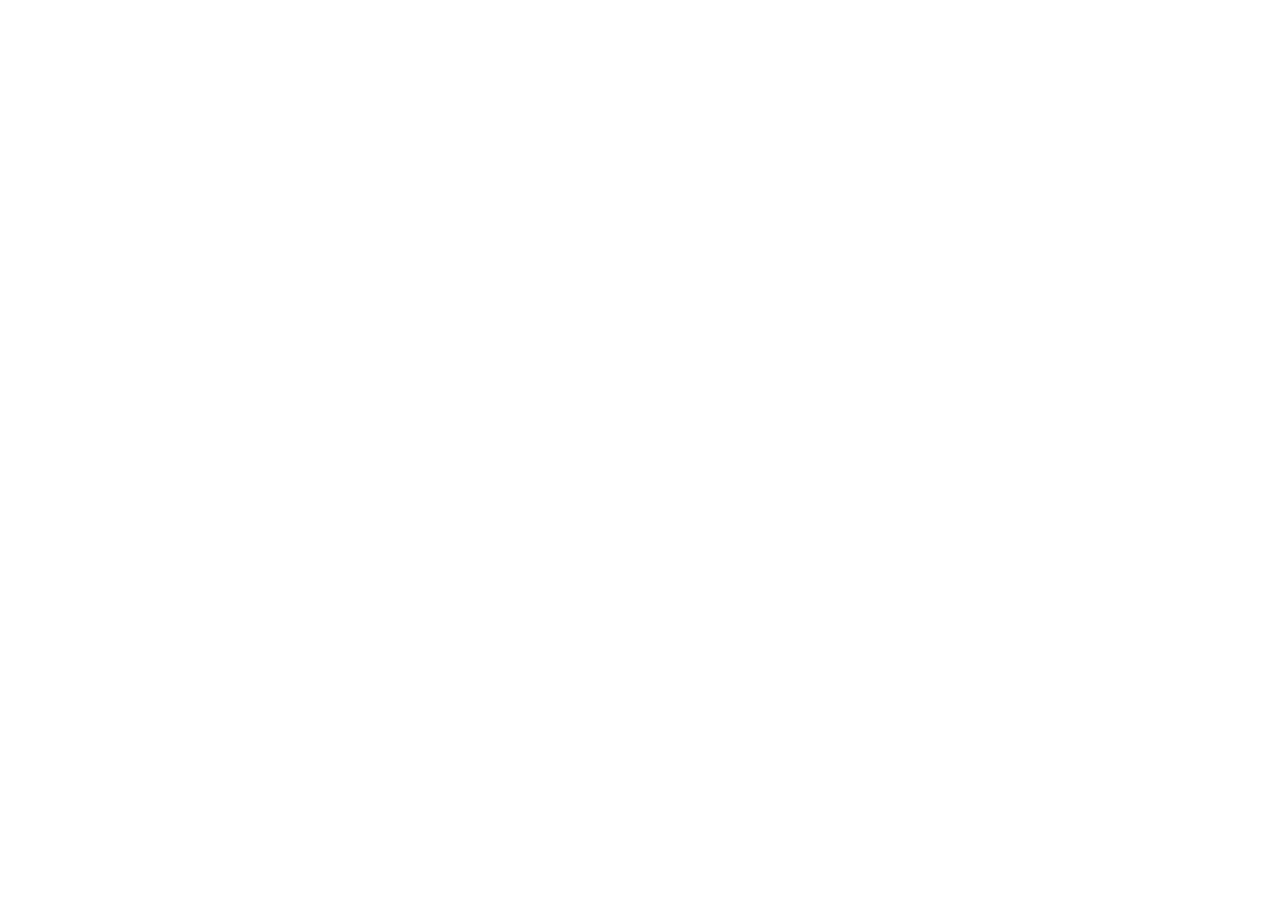
==== index.html @ 77a4e28d "feat: initialize game project structure Setup React, Vite, Tailwind CSS, and Capacitor for a cross-p" ====
<!doctype html>
<html lang="en" dir="ltr" class="dark">
  <head>
    <meta charset="UTF-8" />
    <meta name="viewport" content="width=device-width, initial-scale=1.0, maximum-scale=1.0, user-scalable=no" />
    <title>3mo.doma — Modern Neon Snake</title>
    <meta
      name="description"
      content="A fluid, modern neon Snake arcade game with 50 progressive levels, bilingual Arabic & English support, and offline play."
    />
    <meta property="og:title" content="3mo.doma — Modern Neon Snake" />
    <meta
      property="og:description"
      content="A fluid, modern neon Snake arcade game with 50 progressive levels, bilingual Arabic & English support, and offline play."
    />
    <meta property="og:type" content="website" />
    <meta name="twitter:card" content="summary_large_image" />
    <meta name="theme-color" content="#070B12" />
    <meta name="mobile-web-app-capable" content="yes" />
    <meta name="apple-mobile-web-app-capable" content="yes" />
    <meta name="apple-mobile-web-app-status-bar-style" content="black-translucent" />
    <meta name="apple-mobile-web-app-title" content="3mo.doma" />
    <link rel="apple-touch-icon" href="/apple-touch-icon.png" />
    <link rel="icon" type="image/svg+xml" href="/icon.svg" />
    <link rel="preconnect" href="https://fonts.googleapis.com" />
    <link rel="preconnect" href="https://fonts.gstatic.com" crossorigin />
    <link
      href="https://fonts.googleapis.com/css2?family=Cairo:wght@500;600;700;800&family=JetBrains+Mono:wght@500;700&family=Oxanium:wght@600;700;800&family=Plus+Jakarta+Sans:wght@400;500;600;700&display=swap"
      rel="stylesheet"
    />
  </head>
  <body class="bg-[#070B12] text-slate-100 antialiased selection:bg-[#22FF88]/30 selection:text-[#22FF88]">
    <div id="root"></div>
    <script type="module" src="/src/main.tsx"></script>
  </body>
</html>
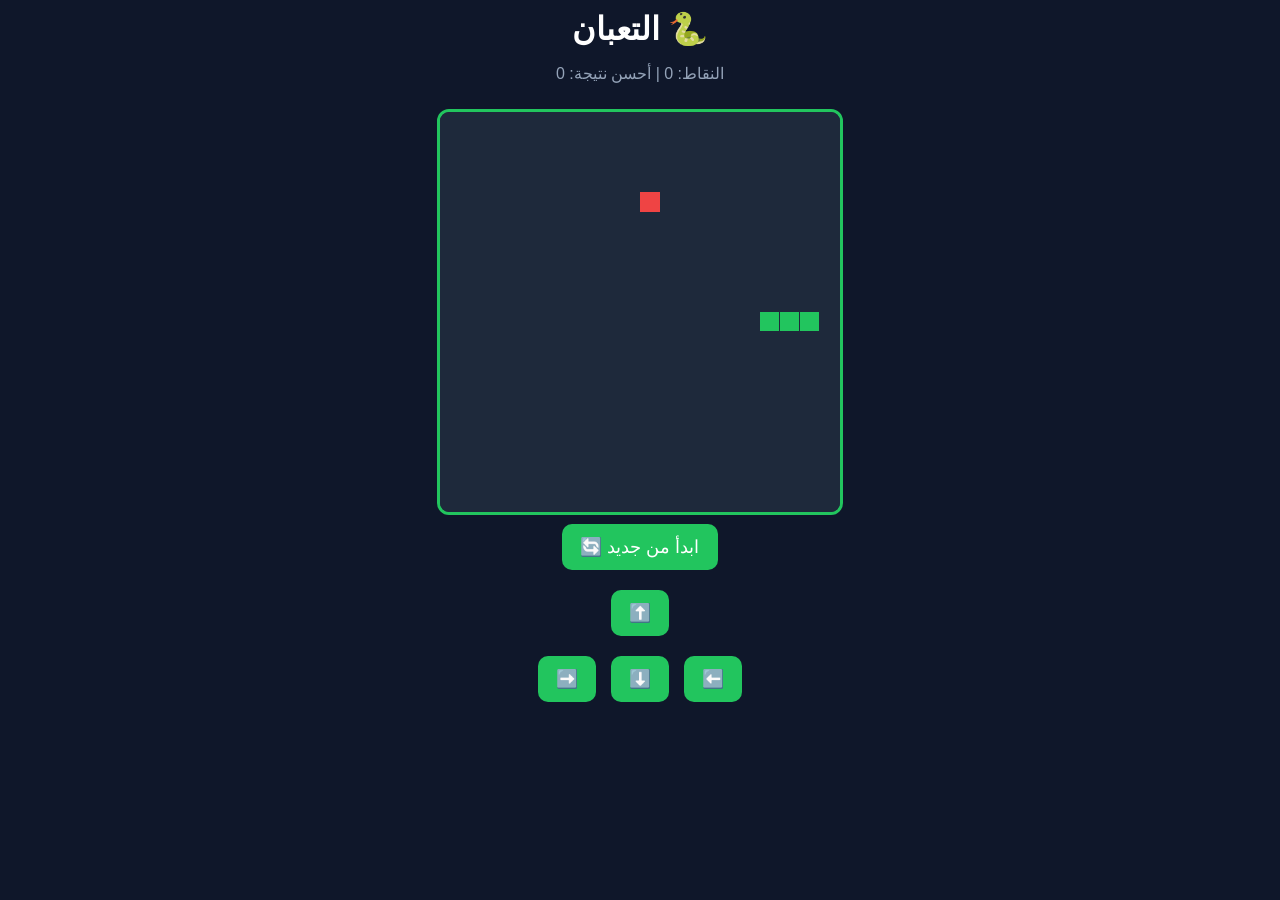
==== commit 8ef2e92f: "Add Arabic localization and styling for game" ====
--- a/index.html
+++ b/index.html
@@ -1,36 +1,77 @@
-<!doctype html>
-<html lang="en" dir="ltr" class="dark">
-  <head>
-    <meta charset="UTF-8" />
-    <meta name="viewport" content="width=device-width, initial-scale=1.0, maximum-scale=1.0, user-scalable=no" />
-    <title>3mo.doma — Modern Neon Snake</title>
-    <meta
-      name="description"
-      content="A fluid, modern neon Snake arcade game with 50 progressive levels, bilingual Arabic & English support, and offline play."
-    />
-    <meta property="og:title" content="3mo.doma — Modern Neon Snake" />
-    <meta
-      property="og:description"
-      content="A fluid, modern neon Snake arcade game with 50 progressive levels, bilingual Arabic & English support, and offline play."
-    />
-    <meta property="og:type" content="website" />
-    <meta name="twitter:card" content="summary_large_image" />
-    <meta name="theme-color" content="#070B12" />
-    <meta name="mobile-web-app-capable" content="yes" />
-    <meta name="apple-mobile-web-app-capable" content="yes" />
-    <meta name="apple-mobile-web-app-status-bar-style" content="black-translucent" />
-    <meta name="apple-mobile-web-app-title" content="3mo.doma" />
-    <link rel="apple-touch-icon" href="/apple-touch-icon.png" />
-    <link rel="icon" type="image/svg+xml" href="/icon.svg" />
-    <link rel="preconnect" href="https://fonts.googleapis.com" />
-    <link rel="preconnect" href="https://fonts.gstatic.com" crossorigin />
-    <link
-      href="https://fonts.googleapis.com/css2?family=Cairo:wght@500;600;700;800&family=JetBrains+Mono:wght@500;700&family=Oxanium:wght@600;700;800&family=Plus+Jakarta+Sans:wght@400;500;600;700&display=swap"
-      rel="stylesheet"
-    />
-  </head>
-  <body class="bg-[#070B12] text-slate-100 antialiased selection:bg-[#22FF88]/30 selection:text-[#22FF88]">
-    <div id="root"></div>
-    <script type="module" src="/src/main.tsx"></script>
-  </body>
-</html>
+<!DOCTYPE html>
+<html lang="ar" dir="rtl">
+<head>
+<meta charset="UTF-8">
+<meta name="viewport" content="width=device-width, initial-scale=1.0">
+<title>لعبة التعبان - 3mo Doma</title>
+<style>
+body{margin:0;background:#0f172a;color:white;font-family:sans-serif;text-align:center}
+h1{margin:10px 0 0} p{color:#94a3b8}
+canvas{background:#1e293b;border:3px solid #22c55e;border-radius:12px;margin-top:10px;max-width:95vw}
+button{background:#22c55e;border:none;color:white;padding:12px 18px;margin:5px;border-radius:10px;font-size:18px}
+.controls{display:flex;justify-content:center;gap:5px;flex-wrap:wrap;margin-top:10px}
+</style>
+</head>
+<body>
+<h1>🐍 التعبان</h1>
+<p>النقاط: <span id="score">0</span> | أحسن نتيجة: <span id="best">0</span></p>
+<canvas id="game" width="400" height="400"></canvas>
+<br>
+<button onclick="startGame()">ابدأ من جديد 🔄</button>
+<div class="controls">
+<button onclick="changeDir('up')">⬆️</button>
+</div>
+<div class="controls">
+<button onclick="changeDir('left')">⬅️</button>
+<button onclick="changeDir('down')">⬇️</button>
+<button onclick="changeDir('right')">➡️</button>
+</div>
+<script>
+const canvas=document.getElementById('game');
+const ctx=canvas.getContext('2d');
+let snake,food,dx,dy,score,best=localStorage.getItem('best')||0,gameInterval;
+document.getElementById('best').innerText=best;
+function startGame(){
+  snake=[{x:200,y:200},{x:180,y:200},{x:160,y:200}];
+  dx=20;dy=0;score=0;
+  document.getElementById('score').innerText=0;
+  placeFood();
+  clearInterval(gameInterval);
+  gameInterval=setInterval(draw,120);
+}
+function placeFood(){
+  food={x:Math.floor(Math.random()*20)*20,y:Math.floor(Math.random()*20)*20};
+}
+function changeDir(d){
+  if(d=='up'&&dy==0){dx=0;dy=-20}
+  if(d=='down'&&dy==0){dx=0;dy=20}
+  if(d=='left'&&dx==0){dx=-20;dy=0}
+  if(d=='right'&&dx==0){dx=20;dy=0}
+}
+document.addEventListener('keydown',e=>{
+  if(e.key=='ArrowUp')changeDir('up');
+  if(e.key=='ArrowDown')changeDir('down');
+  if(e.key=='ArrowLeft')changeDir('left');
+  if(e.key=='ArrowRight')changeDir('right');
+});
+function draw(){
+  ctx.fillStyle='#1e293b';ctx.fillRect(0,0,400,400);
+  ctx.fillStyle='#ef4444';ctx.fillRect(food.x,food.y,20,20);
+  ctx.fillStyle='#22c55e';
+  snake.forEach((s,i)=>{ctx.fillRect(s.x,s.y,19,19)});
+  let head={x:snake[0].x+dx,y:snake[0].y+dy};
+  if(head.x<0||head.x>=400||head.y<0||head.y>=400||snake.some(s=>s.x==head.x&&s.y==head.y)){
+    clearInterval(gameInterval);
+    alert('خسرت! نقاطك: '+score);
+    if(score>best){best=score;localStorage.setItem('best',best);document.getElementById('best').innerText=best}
+    return;
+  }
+  snake.unshift(head);
+  if(head.x==food.x&&head.y==food.y){score+=10;document.getElementById('score').innerText=score;placeFood();}
+  else{snake.pop();}
+}
+startGame();
+</script>
+</body>
+  </html>
+  
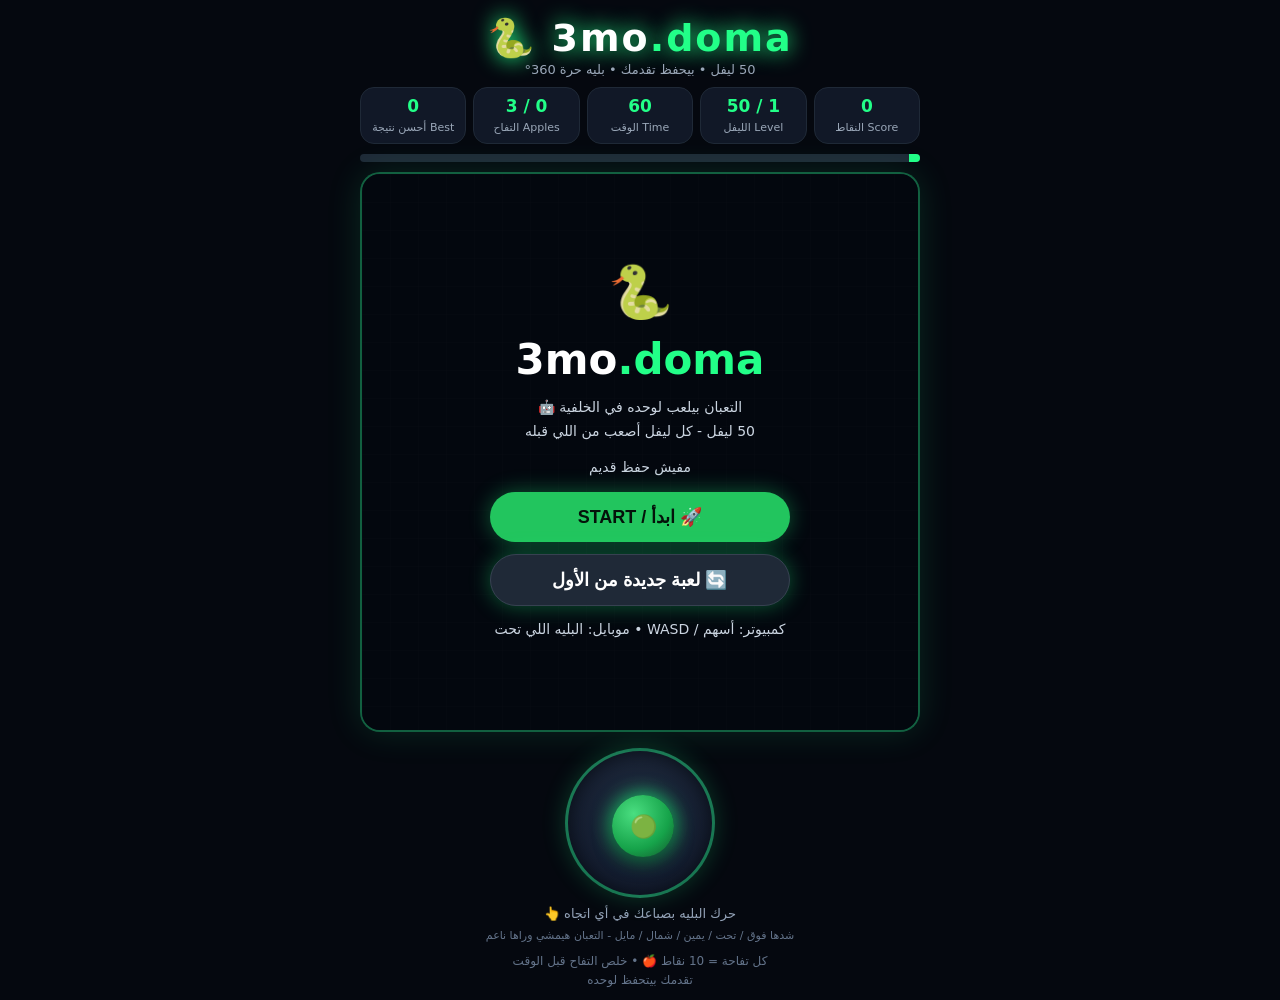
==== commit c11705e7: "Refactor game logic and update HTML structure" ====
--- a/index.html
+++ b/index.html
@@ -2,76 +2,91 @@
 <html lang="ar" dir="rtl">
 <head>
 <meta charset="UTF-8">
-<meta name="viewport" content="width=device-width, initial-scale=1.0">
-<title>لعبة التعبان - 3mo Doma</title>
+<meta name="viewport" content="width=device-width, initial-scale=1.0, maximum-scale=1.0, user-scalable=no">
+<title>3mo.doma - 50 Levels</title>
 <style>
-body{margin:0;background:#0f172a;color:white;font-family:sans-serif;text-align:center}
-h1{margin:10px 0 0} p{color:#94a3b8}
-canvas{background:#1e293b;border:3px solid #22c55e;border-radius:12px;margin-top:10px;max-width:95vw}
-button{background:#22c55e;border:none;color:white;padding:12px 18px;margin:5px;border-radius:10px;font-size:18px}
-.controls{display:flex;justify-content:center;gap:5px;flex-wrap:wrap;margin-top:10px}
+*{box-sizing:border-box;margin:0;padding:0;-webkit-tap-highlight-color:transparent}
+body{background:#05080f;color:#fff;font-family:system-ui,sans-serif;min-height:100vh;display:flex;flex-direction:column;align-items:center;padding:10px}
+h1{font-size:38px;letter-spacing:2px;text-shadow:0 0 22px #22ff88;margin:6px 0 2px}
+h1 span{color:#22ff88}
+.sub{color:#9aa7b8;font-size:13px;margin-bottom:10px}
+.hud{display:flex;gap:7px;flex-wrap:wrap;justify-content:center;width:min(94vw,560px);margin-bottom:10px}
+.card{background:#111827;border:1px solid #1f2937;border-radius:14px;padding:8px 6px;text-align:center;flex:1;min-width:92px}
+.card b{display:block;font-size:17px;color:#22ff88}
+.card small{color:#9aa7b8;font-size:11px}
+#wrap{position:relative;width:min(94vw,560px);aspect-ratio:1/1;background:#0a101c;border:2px solid #22ff8855;border-radius:20px;overflow:hidden;box-shadow:0 0 35px #22ff8822}
+canvas{width:100%;height:100%;display:block;background-image:linear-gradient(rgba(255,255,255,.045) 1px,transparent 1px),linear-gradient(90deg,rgba(255,255,255,.045) 1px,transparent 1px);background-size:28px 28px}
+.overlay{position:absolute;inset:0;background:rgba(2,6,12,.82);display:flex;flex-direction:column;align-items:center;justify-content:center;gap:12px;text-align:center;padding:18px;z-index:5}
+.overlay h2{font-size:30px}
+.overlay p{color:#cbd5e1;line-height:1.7;font-size:14px}
+.btn{background:#22c55e;color:#04120a;border:0;padding:14px 28px;border-radius:999px;font-weight:900;font-size:18px;cursor:pointer;box-shadow:0 0 22px #22ff8855;width:100%;max-width:300px}
+.btn2{background:#1f2937;color:#fff;border:1px solid #374151}
+.btn:active{transform:scale(.97)}
+.progress{width:min(94vw,560px);height:8px;background:#1f2937;border-radius:99px;overflow:hidden;margin-bottom:10px}
+.progress div{height:100%;background:#22ff88;width:2%;transition:width .3s}
+.small{font-size:12px;color:#94a3b8}
+.hint{margin-top:10px;color:#64748b;font-size:12px;text-align:center;line-height:1.6}
+/* البليه - الجويستيك الحر */
+#joyZone{margin-top:16px;display:flex;flex-direction:column;align-items:center;gap:8px}
+#joy{width:150px;height:150px;border-radius:50%;background:radial-gradient(circle at 50% 35%, #1e293b, #0f172a);border:3px solid #22ff8866;position:relative;touch-action:none;box-shadow:0 0 25px #22ff8833, inset 0 0 20px rgba(0,0,0,.6)}
+#knob{width:62px;height:62px;border-radius:50%;background:radial-gradient(circle at 35% 30%, #4ade80, #16a34a 60%, #14532d);position:absolute;left:44px;top:44px;box-shadow:0 6px 18px rgba(0,0,0,.5), 0 0 20px #22ff88;transition: left .05s, top .05s; display:flex;align-items:center;justify-content:center;font-size:22px}
+#joyLabel{font-size:13px;color:#94a3b8}
+#joyHint{font-size:11px;color:#64748b}
 </style>
 </head>
 <body>
-<h1>🐍 التعبان</h1>
-<p>النقاط: <span id="score">0</span> | أحسن نتيجة: <span id="best">0</span></p>
-<canvas id="game" width="400" height="400"></canvas>
-<br>
-<button onclick="startGame()">ابدأ من جديد 🔄</button>
-<div class="controls">
-<button onclick="changeDir('up')">⬆️</button>
+<h1>3mo<span>.doma</span> 🐍</h1>
+<div class="sub">50 ليفل • بيحفظ تقدمك • بليه حرة 360°</div>
+<div class="hud">
+  <div class="card"><b id="score">0</b><small>Score النقاط</small></div>
+  <div class="card"><b id="level">1 / 50</b><small>Level الليفل</small></div>
+  <div class="card"><b id="time">60</b><small>Time الوقت</small></div>
+  <div class="card"><b id="apples">0 / 3</b><small>Apples التفاح</small></div>
+  <div class="card"><b id="best">0</b><small>Best أحسن نتيجة</small></div>
 </div>
-<div class="controls">
-<button onclick="changeDir('left')">⬅️</button>
-<button onclick="changeDir('down')">⬇️</button>
-<button onclick="changeDir('right')">➡️</button>
+<div class="progress"><div id="bar"></div></div>
+<div id="wrap">
+  <canvas id="game" width="560" height="560"></canvas>
+  <div class="overlay" id="home">
+    <div style="font-size:52px">🐍</div>
+    <h2 style="font-size:42px">3mo<span style="color:#22ff88">.doma</span></h2>
+    <p>التعبان بيلعب لوحده في الخلفية 🤖<br>50 ليفل - كل ليفل أصعب من اللي قبله</p>
+    <p class="small" id="saveInfo">مفيش حفظ قديم</p>
+    <button class="btn" id="continueBtn" style="display:none" onclick="continueGame()">▶ كمل من الليفل اللي وقفت فيه</button>
+    <button class="btn" onclick="startNew()">🚀 ابدأ / START</button>
+    <button class="btn btn2" onclick="startNew()">🔄 لعبة جديدة من الأول</button>
+    <p class="small">كمبيوتر: أسهم / WASD • موبايل: البليه اللي تحت</p>
+  </div>
+  <div class="overlay" id="levelDone" style="display:none">
+    <div style="font-size:50px">🎉</div><h2>Level Complete!</h2><p id="levelDoneText"></p>
+    <button class="btn" onclick="goNextLevel()">التالي Next Level ➜</button>
+  </div>
+  <div class="overlay" id="overScreen" style="display:none">
+    <h2>Game Over 💔</h2><p id="overText"></p>
+    <button class="btn" onclick="retryLevel()">🔄 حاول تاني Retry</button>
+    <button class="btn btn2" onclick="showHome()">🏠 الرئيسية</button>
+  </div>
+  <div class="overlay" id="winScreen" style="display:none">
+    <div style="font-size:60px">🏆👑</div><h2>خلصت الـ 50 ليفل كلهم!</h2>
+    <p>انت أسطورة بجد! 🔥<br><span id="winText"></span></p>
+    <button class="btn" onclick="startNew()">العب تاني من الأول</button>
+  </div>
 </div>
+
+<!-- البليه -->
+<div id="joyZone">
+  <div id="joy"><div id="knob">🟢</div></div>
+  <div id="joyLabel">حرك البليه بصباعك في أي اتجاه 👆</div>
+  <div id="joyHint">شدها فوق / تحت / يمين / شمال / مايل - التعبان هيمشي وراها ناعم</div>
+</div>
+<div class="hint">كل تفاحة = 10 نقاط 🍎 • خلص التفاح قبل الوقت<br>تقدمك بيتحفظ لوحده</div>
+
 <script>
-const canvas=document.getElementById('game');
-const ctx=canvas.getContext('2d');
-let snake,food,dx,dy,score,best=localStorage.getItem('best')||0,gameInterval;
-document.getElementById('best').innerText=best;
-function startGame(){
-  snake=[{x:200,y:200},{x:180,y:200},{x:160,y:200}];
-  dx=20;dy=0;score=0;
-  document.getElementById('score').innerText=0;
-  placeFood();
-  clearInterval(gameInterval);
-  gameInterval=setInterval(draw,120);
-}
-function placeFood(){
-  food={x:Math.floor(Math.random()*20)*20,y:Math.floor(Math.random()*20)*20};
-}
-function changeDir(d){
-  if(d=='up'&&dy==0){dx=0;dy=-20}
-  if(d=='down'&&dy==0){dx=0;dy=20}
-  if(d=='left'&&dx==0){dx=-20;dy=0}
-  if(d=='right'&&dx==0){dx=20;dy=0}
-}
-document.addEventListener('keydown',e=>{
-  if(e.key=='ArrowUp')changeDir('up');
-  if(e.key=='ArrowDown')changeDir('down');
-  if(e.key=='ArrowLeft')changeDir('left');
-  if(e.key=='ArrowRight')changeDir('right');
-});
-function draw(){
-  ctx.fillStyle='#1e293b';ctx.fillRect(0,0,400,400);
-  ctx.fillStyle='#ef4444';ctx.fillRect(food.x,food.y,20,20);
-  ctx.fillStyle='#22c55e';
-  snake.forEach((s,i)=>{ctx.fillRect(s.x,s.y,19,19)});
-  let head={x:snake[0].x+dx,y:snake[0].y+dy};
-  if(head.x<0||head.x>=400||head.y<0||head.y>=400||snake.some(s=>s.x==head.x&&s.y==head.y)){
-    clearInterval(gameInterval);
-    alert('خسرت! نقاطك: '+score);
-    if(score>best){best=score;localStorage.setItem('best',best);document.getElementById('best').innerText=best}
-    return;
-  }
-  snake.unshift(head);
-  if(head.x==food.x&&head.y==food.y){score+=10;document.getElementById('score').innerText=score;placeFood();}
-  else{snake.pop();}
-}
-startGame();
-</script>
-</body>
-  </html>
-  
+const canvas=document.getElementById('game'),ctx=canvas.getContext('2d');
+const GRID=20,CELL=28;
+let snake=[],dir={x:1,y:0},nextDir={x:1,y:0},apple,obstacles=[];
+let score=0,level=1,applesEaten=0,applesNeeded=3,timeLeft=60,running=false,demo=true,raf,last=0,acc=0,totalApples=0,bestTime=0;
+let save=JSON.parse(localStorage.getItem('doma_50_save')||'{}');
+let best=save.best||0, savedLevel=save.level||1, savedTotal=save.totalApples||0, savedBestTime=save.bestTime||0;
+totalApples=savedTotal; bestTime=savedBestTime;
+function levelConfig(l){return{speed:Math.max(70,175-(l-1)*2.2),needed:Math.min(20,2+l),time:Math.max(22,68-(l-1)*1.1),obCount:l<=2?0
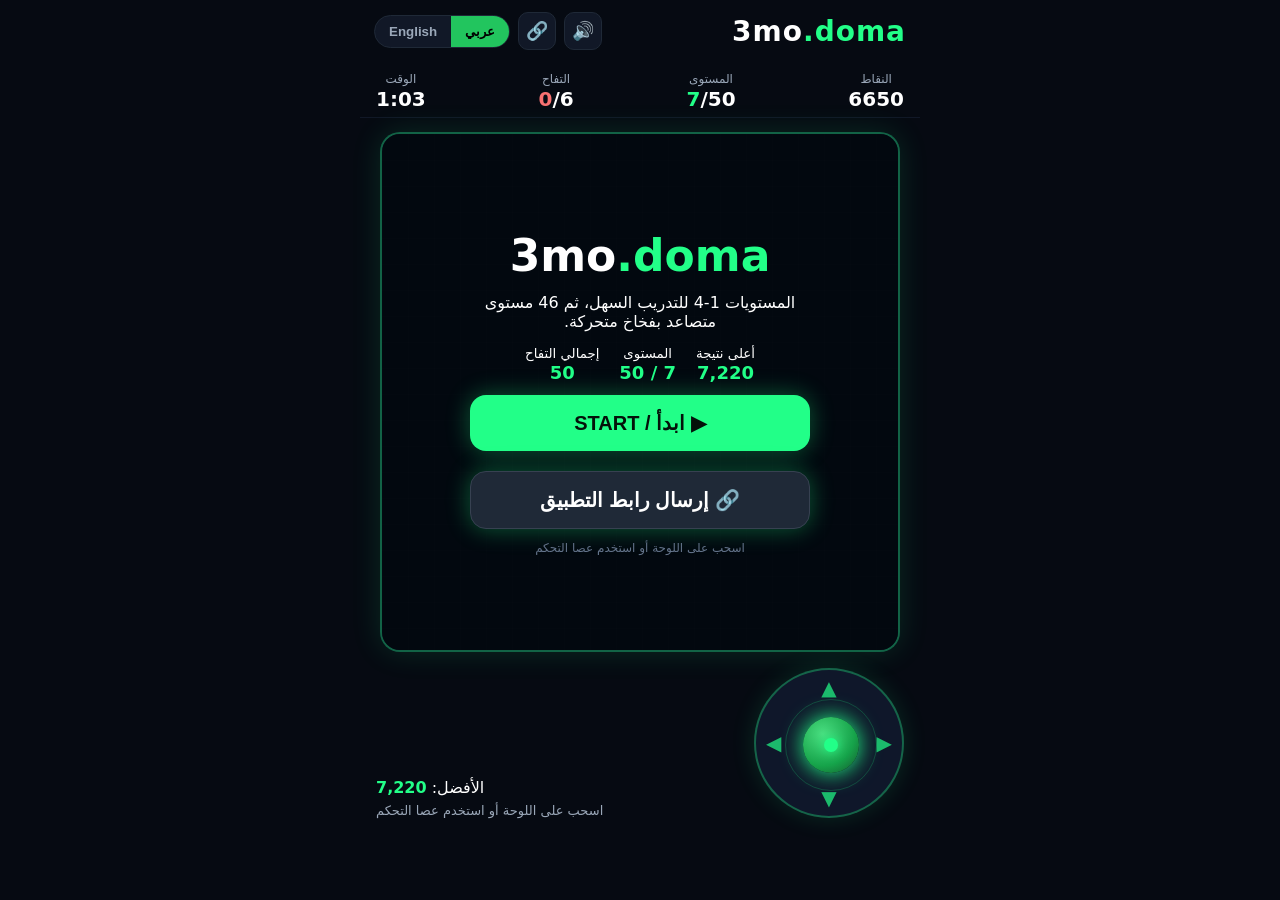
==== commit eba78e35: "Update index.html" ====
--- a/index.html
+++ b/index.html
@@ -3,90 +3,153 @@
 <head>
 <meta charset="UTF-8">
 <meta name="viewport" content="width=device-width, initial-scale=1.0, maximum-scale=1.0, user-scalable=no">
-<title>3mo.doma - 50 Levels</title>
+<title>3mo.doma</title>
 <style>
 *{box-sizing:border-box;margin:0;padding:0;-webkit-tap-highlight-color:transparent}
-body{background:#05080f;color:#fff;font-family:system-ui,sans-serif;min-height:100vh;display:flex;flex-direction:column;align-items:center;padding:10px}
-h1{font-size:38px;letter-spacing:2px;text-shadow:0 0 22px #22ff88;margin:6px 0 2px}
-h1 span{color:#22ff88}
-.sub{color:#9aa7b8;font-size:13px;margin-bottom:10px}
-.hud{display:flex;gap:7px;flex-wrap:wrap;justify-content:center;width:min(94vw,560px);margin-bottom:10px}
-.card{background:#111827;border:1px solid #1f2937;border-radius:14px;padding:8px 6px;text-align:center;flex:1;min-width:92px}
-.card b{display:block;font-size:17px;color:#22ff88}
-.card small{color:#9aa7b8;font-size:11px}
-#wrap{position:relative;width:min(94vw,560px);aspect-ratio:1/1;background:#0a101c;border:2px solid #22ff8855;border-radius:20px;overflow:hidden;box-shadow:0 0 35px #22ff8822}
-canvas{width:100%;height:100%;display:block;background-image:linear-gradient(rgba(255,255,255,.045) 1px,transparent 1px),linear-gradient(90deg,rgba(255,255,255,.045) 1px,transparent 1px);background-size:28px 28px}
-.overlay{position:absolute;inset:0;background:rgba(2,6,12,.82);display:flex;flex-direction:column;align-items:center;justify-content:center;gap:12px;text-align:center;padding:18px;z-index:5}
-.overlay h2{font-size:30px}
-.overlay p{color:#cbd5e1;line-height:1.7;font-size:14px}
-.btn{background:#22c55e;color:#04120a;border:0;padding:14px 28px;border-radius:999px;font-weight:900;font-size:18px;cursor:pointer;box-shadow:0 0 22px #22ff8855;width:100%;max-width:300px}
-.btn2{background:#1f2937;color:#fff;border:1px solid #374151}
-.btn:active{transform:scale(.97)}
-.progress{width:min(94vw,560px);height:8px;background:#1f2937;border-radius:99px;overflow:hidden;margin-bottom:10px}
-.progress div{height:100%;background:#22ff88;width:2%;transition:width .3s}
-.small{font-size:12px;color:#94a3b8}
-.hint{margin-top:10px;color:#64748b;font-size:12px;text-align:center;line-height:1.6}
-/* البليه - الجويستيك الحر */
-#joyZone{margin-top:16px;display:flex;flex-direction:column;align-items:center;gap:8px}
-#joy{width:150px;height:150px;border-radius:50%;background:radial-gradient(circle at 50% 35%, #1e293b, #0f172a);border:3px solid #22ff8866;position:relative;touch-action:none;box-shadow:0 0 25px #22ff8833, inset 0 0 20px rgba(0,0,0,.6)}
-#knob{width:62px;height:62px;border-radius:50%;background:radial-gradient(circle at 35% 30%, #4ade80, #16a34a 60%, #14532d);position:absolute;left:44px;top:44px;box-shadow:0 6px 18px rgba(0,0,0,.5), 0 0 20px #22ff88;transition: left .05s, top .05s; display:flex;align-items:center;justify-content:center;font-size:22px}
-#joyLabel{font-size:13px;color:#94a3b8}
-#joyHint{font-size:11px;color:#64748b}
+body{background:#060a12;color:#fff;font-family:system-ui,sans-serif;min-height:100vh;display:flex;flex-direction:column;align-items:center}
+.top{width:100%;max-width:560px;display:flex;align-items:center;justify-content:space-between;padding:12px 14px}
+.logo{font-size:28px;font-weight:900;letter-spacing:1px}.logo span{color:#22ff88}
+.lang{display:flex;background:#111827;border:1px solid #1f2937;border-radius:999px;overflow:hidden}
+.lang button{border:0;padding:8px 14px;background:transparent;color:#9aa7b8;font-weight:700;cursor:pointer}
+.lang button.active{background:#22c55e;color:#000}
+.icons{display:flex;gap:8px}.icons button{width:38px;height:38px;border-radius:10px;background:#111827;border:1px solid #1f2937;color:#fff;font-size:18px}
+.stats{width:100%;max-width:560px;display:flex;justify-content:space-between;padding:6px 16px;border-bottom:1px solid #111827}
+.stats div{text-align:center}.stats b{display:block;font-size:20px}.stats small{color:#9aa7b8;font-size:12px}
+#wrap{position:relative;width:min(94vw,520px);aspect-ratio:1/1;background:#0a1526;border:2px solid #22ff8855;border-radius:20px;overflow:hidden;margin-top:14px;box-shadow:0 0 30px #22ff8822}
+canvas{width:100%;height:100%;display:block;background-image:linear-gradient(rgba(255,255,255,.04) 1px,transparent 1px),linear-gradient(90deg,rgba(255,255,255,.04) 1px,transparent 1px);background-size:26px 26px}
+.overlay{position:absolute;inset:0;background:rgba(2,6,12,.88);display:flex;flex-direction:column;align-items:center;justify-content:center;gap:12px;text-align:center;padding:20px;z-index:5}
+.overlay h2{font-size:44px}.overlay h2 span{color:#22ff88}
+.btn{background:#22ff88;color:#04120a;border:0;padding:16px 20px;border-radius:16px;font-weight:900;font-size:20px;cursor:pointer;width:100%;max-width:340px;box-shadow:0 0 25px #22ff8855}
+.btn2{background:#1f2937;color:#fff;border:1px solid #374151;margin-top:8px}
+.mini{display:flex;gap:20px}.mini div{text-align:center}.mini b{color:#22ff88;font-size:18px}
+.bottom{width:100%;max-width:560px;display:flex;justify-content:space-between;align-items:flex-end;padding:16px}
+.best{text-align:left}.best b{color:#22ff88}.best small{color:#9aa7b8}
+#joy{width:150px;height:150px;border-radius:50%;background:#0f172a;border:2px solid #22ff8855;position:relative;touch-action:none;box-shadow:0 0 25px #22ff8822}
+#joy .arr{position:absolute;color:#22ff88;font-size:20px;font-weight:900;opacity:.7}
+#joy .up{top:6px;left:50%;transform:translateX(-50%)}
+#joy .down{bottom:6px;left:50%;transform:translateX(-50%)}
+#joy .left{left:10px;top:50%;transform:translateY(-50%)}
+#joy .right{right:10px;top:50%;transform:translateY(-50%)}
+#joyInner{width:92px;height:92px;border-radius:50%;border:1px solid #22ff8833;position:absolute;left:29px;top:29px}
+#knob{width:56px;height:56px;border-radius:50%;background:radial-gradient(circle at 35% 30%,#4ade80,#16a34a 60%,#14532d);position:absolute;left:47px;top:47px;box-shadow:0 0 22px #22ff88;display:flex;align-items:center;justify-content:center;z-index:2}
+#knobDot{width:14px;height:14px;background:#22ff88;border-radius:50%;box-shadow:0 0 12px #22ff88}
 </style>
 </head>
 <body>
-<h1>3mo<span>.doma</span> 🐍</h1>
-<div class="sub">50 ليفل • بيحفظ تقدمك • بليه حرة 360°</div>
-<div class="hud">
-  <div class="card"><b id="score">0</b><small>Score النقاط</small></div>
-  <div class="card"><b id="level">1 / 50</b><small>Level الليفل</small></div>
-  <div class="card"><b id="time">60</b><small>Time الوقت</small></div>
-  <div class="card"><b id="apples">0 / 3</b><small>Apples التفاح</small></div>
-  <div class="card"><b id="best">0</b><small>Best أحسن نتيجة</small></div>
+<div class="top">
+  <div class="logo">3mo<span>.doma</span></div>
+  <div style="display:flex;gap:8px;align-items:center">
+    <div class="icons"><button>🔊</button><button>🔗</button></div>
+    <div class="lang"><button class="active">عربي</button><button>English</button></div>
+  </div>
 </div>
-<div class="progress"><div id="bar"></div></div>
-<div id="wrap">
-  <canvas id="game" width="560" height="560"></canvas>
+<div class="stats">
+  <div><small>النقاط</small><b id="score">6650</b></div>
+  <div><small>المستوى</small><b><span id="level" style="color:#22ff88">7</span>/50</b></div>
+  <div><small>التفاح</small><b><span id="apples" style="color:#f87171">0</span>/6</b></div>
+  <div><small>الوقت</small><b id="time">1:03</b></div>
+</div><div id="wrap">
+  <canvas id="game" width="520" height="520"></canvas>
   <div class="overlay" id="home">
-    <div style="font-size:52px">🐍</div>
-    <h2 style="font-size:42px">3mo<span style="color:#22ff88">.doma</span></h2>
-    <p>التعبان بيلعب لوحده في الخلفية 🤖<br>50 ليفل - كل ليفل أصعب من اللي قبله</p>
-    <p class="small" id="saveInfo">مفيش حفظ قديم</p>
-    <button class="btn" id="continueBtn" style="display:none" onclick="continueGame()">▶ كمل من الليفل اللي وقفت فيه</button>
-    <button class="btn" onclick="startNew()">🚀 ابدأ / START</button>
-    <button class="btn btn2" onclick="startNew()">🔄 لعبة جديدة من الأول</button>
-    <p class="small">كمبيوتر: أسهم / WASD • موبايل: البليه اللي تحت</p>
-  </div>
-  <div class="overlay" id="levelDone" style="display:none">
-    <div style="font-size:50px">🎉</div><h2>Level Complete!</h2><p id="levelDoneText"></p>
-    <button class="btn" onclick="goNextLevel()">التالي Next Level ➜</button>
+    <h2>3mo<span>.doma</span></h2>
+    <p>المستويات 1-4 للتدريب السهل، ثم 46 مستوى<br>متصاعد بفخاخ متحركة.</p>
+    <div class="mini">
+      <div><small>أعلى نتيجة</small><br><b>7,220</b></div>
+      <div><small>المستوى</small><br><b>7 / 50</b></div>
+      <div><small>إجمالي التفاح</small><br><b>50</b></div>
+    </div>
+    <button class="btn" onclick="startNew()">▶ ابدأ / START</button>
+    <button class="btn btn2" onclick="share()">🔗 إرسال رابط التطبيق</button>
+    <p style="font-size:12px;color:#64748b">اسحب على اللوحة أو استخدم عصا التحكم</p>
   </div>
   <div class="overlay" id="overScreen" style="display:none">
     <h2>Game Over 💔</h2><p id="overText"></p>
-    <button class="btn" onclick="retryLevel()">🔄 حاول تاني Retry</button>
+    <button class="btn" onclick="retryLevel()">🔄 حاول تاني</button>
     <button class="btn btn2" onclick="showHome()">🏠 الرئيسية</button>
   </div>
-  <div class="overlay" id="winScreen" style="display:none">
-    <div style="font-size:60px">🏆👑</div><h2>خلصت الـ 50 ليفل كلهم!</h2>
-    <p>انت أسطورة بجد! 🔥<br><span id="winText"></span></p>
-    <button class="btn" onclick="startNew()">العب تاني من الأول</button>
+  <div class="overlay" id="levelDone" style="display:none">
+    <h2>Level Complete! 🎉</h2><p id="levelDoneText"></p>
+    <button class="btn" onclick="goNextLevel()">التالي ➜</button>
   </div>
 </div>
 
-<!-- البليه -->
-<div id="joyZone">
-  <div id="joy"><div id="knob">🟢</div></div>
-  <div id="joyLabel">حرك البليه بصباعك في أي اتجاه 👆</div>
-  <div id="joyHint">شدها فوق / تحت / يمين / شمال / مايل - التعبان هيمشي وراها ناعم</div>
+<div class="bottom">
+  <div id="joy">
+    <div class="arr up">▲</div><div class="arr down">▼</div><div class="arr left">◀</div><div class="arr right">▶</div>
+    <div id="joyInner"></div>
+    <div id="knob"><div id="knobDot"></div></div>
+  </div>
+  <div class="best">
+    <div>الأفضل: <b>7,220</b></div>
+    <div style="color:#9aa7b8;font-size:13px;margin-top:6px">اسحب على اللوحة أو استخدم عصا التحكم</div>
+  </div>
 </div>
-<div class="hint">كل تفاحة = 10 نقاط 🍎 • خلص التفاح قبل الوقت<br>تقدمك بيتحفظ لوحده</div>
 
 <script>
 const canvas=document.getElementById('game'),ctx=canvas.getContext('2d');
-const GRID=20,CELL=28;
-let snake=[],dir={x:1,y:0},nextDir={x:1,y:0},apple,obstacles=[];
-let score=0,level=1,applesEaten=0,applesNeeded=3,timeLeft=60,running=false,demo=true,raf,last=0,acc=0,totalApples=0,bestTime=0;
-let save=JSON.parse(localStorage.getItem('doma_50_save')||'{}');
-let best=save.best||0, savedLevel=save.level||1, savedTotal=save.totalApples||0, savedBestTime=save.bestTime||0;
-totalApples=savedTotal; bestTime=savedBestTime;
-function levelConfig(l){return{speed:Math.max(70,175-(l-1)*2.2),needed:Math.min(20,2+l),time:Math.max(22,68-(l-1)*1.1),obCount:l<=2?0
+const GRID=20,CELL=26;
+let snake=[],dir={x:1,y:0},nextDir={x:1,y:0},apple,obstacles=[],stars=[];
+let score=6650,level=7,applesEaten=0,applesNeeded=6,timeLeft=63,running=false,demo=true,raf,last=0,acc=0;
+function fmt(t){let m=Math.floor(t/60),s=Math.floor(t%60);return m+':'+(s<10?'0'+s:s)}
+function updateHUD(){document.getElementById('score').textContent=score;document.getElementById('level').textContent=level;document.getElementById('apples').textContent=applesEaten;document.getElementById('time').textContent=fmt(Math.max(0,timeLeft))}
+function levelConfig(l){return{speed:Math.max(70,175-(l-1)*2.2),needed:Math.min(12,2+l),time:Math.max(45,90-(l-1)*2),obCount:l<=4?0:Math.min(12,2+Math.floor(l/2))}}
+function randomCell(){return{x:Math.floor(Math.random()*GRID),y:Math.floor(Math.random()*GRID)}}
+function spawnApple(){do{apple=randomCell()}while(snake.some(s=>s.x===apple.x&&s.y===apple.y)||obstacles.some(o=>o.x===apple.x&&o.y===apple.y))}
+function makeObstacles(n){obstacles=[];stars=[];for(let i=0;i<n;i++){let c;do{c=randomCell()}while(Math.abs(c.x-10)<3&&Math.abs(c.y-10)<3);obstacles.push({x:c.x,y:c.y})}for(let i=0;i<2;i++){stars.push(randomCell())}}
+function setupLevel(l){let cfg=levelConfig(l);applesNeeded=cfg.needed;applesEaten=0;timeLeft=cfg.time;snake=[{x:10,y:10},{x:9,y:10},{x:8,y:10},{x:7,y:10},{x:6,y:10}];dir={x:1,y:0};nextDir={x:1,y:0};makeObstacles(cfg.obCount);spawnApple();updateHUD()}
+function hideAll(){['home','overScreen','levelDone'].forEach(id=>document.getElementById(id).style.display='none')}
+function startNew(){demo=false;hideAll();setupLevel(level);running=true;last=performance.now();acc=0;cancelAnimationFrame(raf);raf=requestAnimationFrame(loop)}
+function retryLevel(){demo=false;hideAll();setupLevel(level);running=true;last=performance.now();acc=0;cancelAnimationFrame(raf);raf=requestAnimationFrame(loop)}
+function goNextLevel(){hideAll();level++;setupLevel(level);running=true;last=performance.now();acc=0;cancelAnimationFrame(raf);raf=requestAnimationFrame(loop)}
+function showHome(){running=false;demo=true;hideAll();document.getElementById('home').style.display='flex';setupDemo()}
+function share(){let url=location.href;if(navigator.share)navigator.share({title:'3mo.doma',url});else{prompt('انسخ اللينك:',url)}}<!DOCTYPE html>
+<html lang="ar" dir="rtl">
+<head>
+<meta charset="UTF-8">
+<meta name="viewport" content="width=device-width, initial-scale=1.0, maximum-scale=1.0, user-scalable=no">
+<title>3mo.doma</title>
+<style>
+*{box-sizing:border-box;margin:0;padding:0;-webkit-tap-highlight-color:transparent}
+body{background:#060a12;color:#fff;font-family:system-ui,sans-serif;min-height:100vh;display:flex;flex-direction:column;align-items:center}
+.top{width:100%;max-width:560px;display:flex;align-items:center;justify-content:space-between;padding:12px 14px}
+.logo{font-size:28px;font-weight:900;letter-spacing:1px}.logo span{color:#22ff88}
+.lang{display:flex;background:#111827;border:1px solid #1f2937;border-radius:999px;overflow:hidden}
+.lang button{border:0;padding:8px 14px;background:transparent;color:#9aa7b8;font-weight:700;cursor:pointer}
+.lang button.active{background:#22c55e;color:#000}
+.icons{display:flex;gap:8px}.icons button{width:38px;height:38px;border-radius:10px;background:#111827;border:1px solid #1f2937;color:#fff;font-size:18px}
+.stats{width:100%;max-width:560px;display:flex;justify-content:space-between;padding:6px 16px;border-bottom:1px solid #111827}
+.stats div{text-align:center}.stats b{display:block;font-size:20px}.stats small{color:#9aa7b8;font-size:12px}
+#wrap{position:relative;width:min(94vw,520px);aspect-ratio:1/1;background:#0a1526;border:2px solid #22ff8855;border-radius:20px;overflow:hidden;margin-top:14px;box-shadow:0 0 30px #22ff8822}
+canvas{width:100%;height:100%;display:block;background-image:linear-gradient(rgba(255,255,255,.04) 1px,transparent 1px),linear-gradient(90deg,rgba(255,255,255,.04) 1px,transparent 1px);background-size:26px 26px}
+.overlay{position:absolute;inset:0;background:rgba(2,6,12,.88);display:flex;flex-direction:column;align-items:center;justify-content:center;gap:12px;text-align:center;padding:20px;z-index:5}
+.overlay h2{font-size:44px}.overlay h2 span{color:#22ff88}
+.btn{background:#22ff88;color:#04120a;border:0;padding:16px 20px;border-radius:16px;font-weight:900;font-size:20px;cursor:pointer;width:100%;max-width:340px;box-shadow:0 0 25px #22ff8855}
+.btn2{background:#1f2937;color:#fff;border:1px solid #374151;margin-top:8px}
+.mini{display:flex;gap:20px}.mini div{text-align:center}.mini b{color:#22ff88;font-size:18px}
+.bottom{width:100%;max-width:560px;display:flex;justify-content:space-between;align-items:flex-end;padding:16px}
+.best{text-align:left}.best b{color:#22ff88}.best small{color:#9aa7b8}
+#joy{width:150px;height:150px;border-radius:50%;background:#0f172a;border:2px solid #22ff8855;position:relative;touch-action:none;box-shadow:0 0 25px #22ff8822}
+#joy .arr{position:absolute;color:#22ff88;font-size:20px;font-weight:900;opacity:.7}
+#joy .up{top:6px;left:50%;transform:translateX(-50%)}
+#joy .down{bottom:6px;left:50%;transform:translateX(-50%)}
+#joy .left{left:10px;top:50%;transform:translateY(-50%)}
+#joy .right{right:10px;top:50%;transform:translateY(-50%)}
+#joyInner{width:92px;height:92px;border-radius:50%;border:1px solid #22ff8833;position:absolute;left:29px;top:29px}
+#knob{width:56px;height:56px;border-radius:50%;background:radial-gradient(circle at 35% 30%,#4ade80,#16a34a 60%,#14532d);position:absolute;left:47px;top:47px;box-shadow:0 0 22px #22ff88;display:flex;align-items:center;justify-content:center;z-index:2}
+#knobDot{width:14px;height:14px;background:#22ff88;border-radius:50%;box-shadow:0 0 12px #22ff88}
+</style>
+</head>
+<body>
+<div class="top">
+  <div class="logo">3mo<span>.doma</span></div>
+  <div style="display:flex;gap:8px;align-items:center">
+    <div class="icons"><button>🔊</button><button>🔗</button></div>
+    <div class="lang"><button class="active">عربي</button><button>English</button></div>
+  </div>
+</div>
+<div class="stats">
+  <div><small>النقاط</small><b id="score">6650</b></div>
+  <div><small>المستوى</small><b><span id="level" style="color:#22ff88">7</span>/50</b></div>
+  <div><small>التفاح</small><b><span id="apples" style="color:#f87171">0</span>/6</b></div>
+  <div><small>الوقت</small><b id="time">1:03</b></div>
+</div>
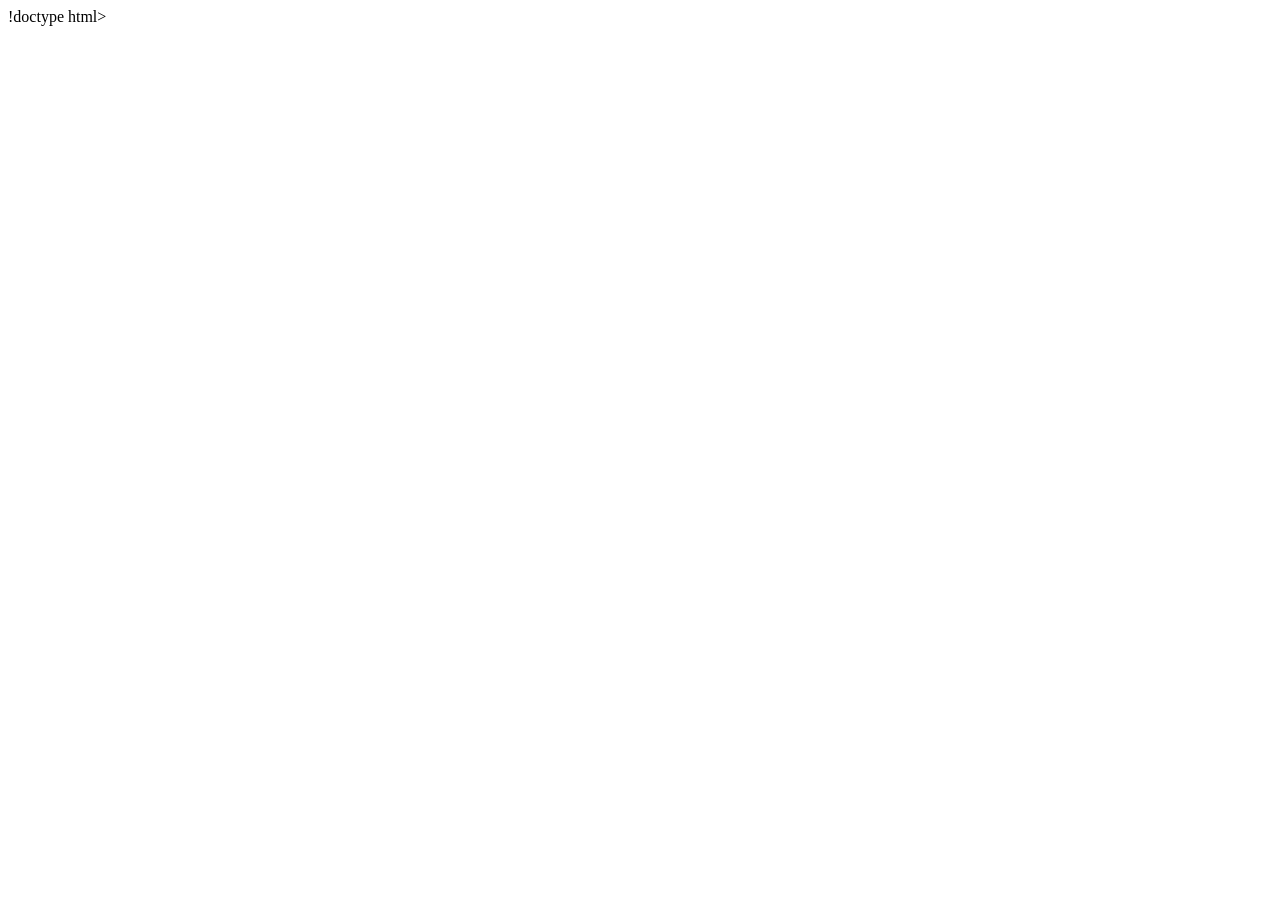
==== commit 09e08c87: "Update index.html المعلم ادم" ====
--- a/index.html
+++ b/index.html
@@ -1,155 +1,36 @@
-<!DOCTYPE html>
-<html lang="ar" dir="rtl">
-<head>
-<meta charset="UTF-8">
-<meta name="viewport" content="width=device-width, initial-scale=1.0, maximum-scale=1.0, user-scalable=no">
-<title>3mo.doma</title>
-<style>
-*{box-sizing:border-box;margin:0;padding:0;-webkit-tap-highlight-color:transparent}
-body{background:#060a12;color:#fff;font-family:system-ui,sans-serif;min-height:100vh;display:flex;flex-direction:column;align-items:center}
-.top{width:100%;max-width:560px;display:flex;align-items:center;justify-content:space-between;padding:12px 14px}
-.logo{font-size:28px;font-weight:900;letter-spacing:1px}.logo span{color:#22ff88}
-.lang{display:flex;background:#111827;border:1px solid #1f2937;border-radius:999px;overflow:hidden}
-.lang button{border:0;padding:8px 14px;background:transparent;color:#9aa7b8;font-weight:700;cursor:pointer}
-.lang button.active{background:#22c55e;color:#000}
-.icons{display:flex;gap:8px}.icons button{width:38px;height:38px;border-radius:10px;background:#111827;border:1px solid #1f2937;color:#fff;font-size:18px}
-.stats{width:100%;max-width:560px;display:flex;justify-content:space-between;padding:6px 16px;border-bottom:1px solid #111827}
-.stats div{text-align:center}.stats b{display:block;font-size:20px}.stats small{color:#9aa7b8;font-size:12px}
-#wrap{position:relative;width:min(94vw,520px);aspect-ratio:1/1;background:#0a1526;border:2px solid #22ff8855;border-radius:20px;overflow:hidden;margin-top:14px;box-shadow:0 0 30px #22ff8822}
-canvas{width:100%;height:100%;display:block;background-image:linear-gradient(rgba(255,255,255,.04) 1px,transparent 1px),linear-gradient(90deg,rgba(255,255,255,.04) 1px,transparent 1px);background-size:26px 26px}
-.overlay{position:absolute;inset:0;background:rgba(2,6,12,.88);display:flex;flex-direction:column;align-items:center;justify-content:center;gap:12px;text-align:center;padding:20px;z-index:5}
-.overlay h2{font-size:44px}.overlay h2 span{color:#22ff88}
-.btn{background:#22ff88;color:#04120a;border:0;padding:16px 20px;border-radius:16px;font-weight:900;font-size:20px;cursor:pointer;width:100%;max-width:340px;box-shadow:0 0 25px #22ff8855}
-.btn2{background:#1f2937;color:#fff;border:1px solid #374151;margin-top:8px}
-.mini{display:flex;gap:20px}.mini div{text-align:center}.mini b{color:#22ff88;font-size:18px}
-.bottom{width:100%;max-width:560px;display:flex;justify-content:space-between;align-items:flex-end;padding:16px}
-.best{text-align:left}.best b{color:#22ff88}.best small{color:#9aa7b8}
-#joy{width:150px;height:150px;border-radius:50%;background:#0f172a;border:2px solid #22ff8855;position:relative;touch-action:none;box-shadow:0 0 25px #22ff8822}
-#joy .arr{position:absolute;color:#22ff88;font-size:20px;font-weight:900;opacity:.7}
-#joy .up{top:6px;left:50%;transform:translateX(-50%)}
-#joy .down{bottom:6px;left:50%;transform:translateX(-50%)}
-#joy .left{left:10px;top:50%;transform:translateY(-50%)}
-#joy .right{right:10px;top:50%;transform:translateY(-50%)}
-#joyInner{width:92px;height:92px;border-radius:50%;border:1px solid #22ff8833;position:absolute;left:29px;top:29px}
-#knob{width:56px;height:56px;border-radius:50%;background:radial-gradient(circle at 35% 30%,#4ade80,#16a34a 60%,#14532d);position:absolute;left:47px;top:47px;box-shadow:0 0 22px #22ff88;display:flex;align-items:center;justify-content:center;z-index:2}
-#knobDot{width:14px;height:14px;background:#22ff88;border-radius:50%;box-shadow:0 0 12px #22ff88}
-</style>
-</head>
-<body>
-<div class="top">
-  <div class="logo">3mo<span>.doma</span></div>
-  <div style="display:flex;gap:8px;align-items:center">
-    <div class="icons"><button>🔊</button><button>🔗</button></div>
-    <div class="lang"><button class="active">عربي</button><button>English</button></div>
-  </div>
-</div>
-<div class="stats">
-  <div><small>النقاط</small><b id="score">6650</b></div>
-  <div><small>المستوى</small><b><span id="level" style="color:#22ff88">7</span>/50</b></div>
-  <div><small>التفاح</small><b><span id="apples" style="color:#f87171">0</span>/6</b></div>
-  <div><small>الوقت</small><b id="time">1:03</b></div>
-</div><div id="wrap">
-  <canvas id="game" width="520" height="520"></canvas>
-  <div class="overlay" id="home">
-    <h2>3mo<span>.doma</span></h2>
-    <p>المستويات 1-4 للتدريب السهل، ثم 46 مستوى<br>متصاعد بفخاخ متحركة.</p>
-    <div class="mini">
-      <div><small>أعلى نتيجة</small><br><b>7,220</b></div>
-      <div><small>المستوى</small><br><b>7 / 50</b></div>
-      <div><small>إجمالي التفاح</small><br><b>50</b></div>
-    </div>
-    <button class="btn" onclick="startNew()">▶ ابدأ / START</button>
-    <button class="btn btn2" onclick="share()">🔗 إرسال رابط التطبيق</button>
-    <p style="font-size:12px;color:#64748b">اسحب على اللوحة أو استخدم عصا التحكم</p>
-  </div>
-  <div class="overlay" id="overScreen" style="display:none">
-    <h2>Game Over 💔</h2><p id="overText"></p>
-    <button class="btn" onclick="retryLevel()">🔄 حاول تاني</button>
-    <button class="btn btn2" onclick="showHome()">🏠 الرئيسية</button>
-  </div>
-  <div class="overlay" id="levelDone" style="display:none">
-    <h2>Level Complete! 🎉</h2><p id="levelDoneText"></p>
-    <button class="btn" onclick="goNextLevel()">التالي ➜</button>
-  </div>
-</div>
-
-<div class="bottom">
-  <div id="joy">
-    <div class="arr up">▲</div><div class="arr down">▼</div><div class="arr left">◀</div><div class="arr right">▶</div>
-    <div id="joyInner"></div>
-    <div id="knob"><div id="knobDot"></div></div>
-  </div>
-  <div class="best">
-    <div>الأفضل: <b>7,220</b></div>
-    <div style="color:#9aa7b8;font-size:13px;margin-top:6px">اسحب على اللوحة أو استخدم عصا التحكم</div>
-  </div>
-</div>
-
-<script>
-const canvas=document.getElementById('game'),ctx=canvas.getContext('2d');
-const GRID=20,CELL=26;
-let snake=[],dir={x:1,y:0},nextDir={x:1,y:0},apple,obstacles=[],stars=[];
-let score=6650,level=7,applesEaten=0,applesNeeded=6,timeLeft=63,running=false,demo=true,raf,last=0,acc=0;
-function fmt(t){let m=Math.floor(t/60),s=Math.floor(t%60);return m+':'+(s<10?'0'+s:s)}
-function updateHUD(){document.getElementById('score').textContent=score;document.getElementById('level').textContent=level;document.getElementById('apples').textContent=applesEaten;document.getElementById('time').textContent=fmt(Math.max(0,timeLeft))}
-function levelConfig(l){return{speed:Math.max(70,175-(l-1)*2.2),needed:Math.min(12,2+l),time:Math.max(45,90-(l-1)*2),obCount:l<=4?0:Math.min(12,2+Math.floor(l/2))}}
-function randomCell(){return{x:Math.floor(Math.random()*GRID),y:Math.floor(Math.random()*GRID)}}
-function spawnApple(){do{apple=randomCell()}while(snake.some(s=>s.x===apple.x&&s.y===apple.y)||obstacles.some(o=>o.x===apple.x&&o.y===apple.y))}
-function makeObstacles(n){obstacles=[];stars=[];for(let i=0;i<n;i++){let c;do{c=randomCell()}while(Math.abs(c.x-10)<3&&Math.abs(c.y-10)<3);obstacles.push({x:c.x,y:c.y})}for(let i=0;i<2;i++){stars.push(randomCell())}}
-function setupLevel(l){let cfg=levelConfig(l);applesNeeded=cfg.needed;applesEaten=0;timeLeft=cfg.time;snake=[{x:10,y:10},{x:9,y:10},{x:8,y:10},{x:7,y:10},{x:6,y:10}];dir={x:1,y:0};nextDir={x:1,y:0};makeObstacles(cfg.obCount);spawnApple();updateHUD()}
-function hideAll(){['home','overScreen','levelDone'].forEach(id=>document.getElementById(id).style.display='none')}
-function startNew(){demo=false;hideAll();setupLevel(level);running=true;last=performance.now();acc=0;cancelAnimationFrame(raf);raf=requestAnimationFrame(loop)}
-function retryLevel(){demo=false;hideAll();setupLevel(level);running=true;last=performance.now();acc=0;cancelAnimationFrame(raf);raf=requestAnimationFrame(loop)}
-function goNextLevel(){hideAll();level++;setupLevel(level);running=true;last=performance.now();acc=0;cancelAnimationFrame(raf);raf=requestAnimationFrame(loop)}
-function showHome(){running=false;demo=true;hideAll();document.getElementById('home').style.display='flex';setupDemo()}
-function share(){let url=location.href;if(navigator.share)navigator.share({title:'3mo.doma',url});else{prompt('انسخ اللينك:',url)}}<!DOCTYPE html>
-<html lang="ar" dir="rtl">
-<head>
-<meta charset="UTF-8">
-<meta name="viewport" content="width=device-width, initial-scale=1.0, maximum-scale=1.0, user-scalable=no">
-<title>3mo.doma</title>
-<style>
-*{box-sizing:border-box;margin:0;padding:0;-webkit-tap-highlight-color:transparent}
-body{background:#060a12;color:#fff;font-family:system-ui,sans-serif;min-height:100vh;display:flex;flex-direction:column;align-items:center}
-.top{width:100%;max-width:560px;display:flex;align-items:center;justify-content:space-between;padding:12px 14px}
-.logo{font-size:28px;font-weight:900;letter-spacing:1px}.logo span{color:#22ff88}
-.lang{display:flex;background:#111827;border:1px solid #1f2937;border-radius:999px;overflow:hidden}
-.lang button{border:0;padding:8px 14px;background:transparent;color:#9aa7b8;font-weight:700;cursor:pointer}
-.lang button.active{background:#22c55e;color:#000}
-.icons{display:flex;gap:8px}.icons button{width:38px;height:38px;border-radius:10px;background:#111827;border:1px solid #1f2937;color:#fff;font-size:18px}
-.stats{width:100%;max-width:560px;display:flex;justify-content:space-between;padding:6px 16px;border-bottom:1px solid #111827}
-.stats div{text-align:center}.stats b{display:block;font-size:20px}.stats small{color:#9aa7b8;font-size:12px}
-#wrap{position:relative;width:min(94vw,520px);aspect-ratio:1/1;background:#0a1526;border:2px solid #22ff8855;border-radius:20px;overflow:hidden;margin-top:14px;box-shadow:0 0 30px #22ff8822}
-canvas{width:100%;height:100%;display:block;background-image:linear-gradient(rgba(255,255,255,.04) 1px,transparent 1px),linear-gradient(90deg,rgba(255,255,255,.04) 1px,transparent 1px);background-size:26px 26px}
-.overlay{position:absolute;inset:0;background:rgba(2,6,12,.88);display:flex;flex-direction:column;align-items:center;justify-content:center;gap:12px;text-align:center;padding:20px;z-index:5}
-.overlay h2{font-size:44px}.overlay h2 span{color:#22ff88}
-.btn{background:#22ff88;color:#04120a;border:0;padding:16px 20px;border-radius:16px;font-weight:900;font-size:20px;cursor:pointer;width:100%;max-width:340px;box-shadow:0 0 25px #22ff8855}
-.btn2{background:#1f2937;color:#fff;border:1px solid #374151;margin-top:8px}
-.mini{display:flex;gap:20px}.mini div{text-align:center}.mini b{color:#22ff88;font-size:18px}
-.bottom{width:100%;max-width:560px;display:flex;justify-content:space-between;align-items:flex-end;padding:16px}
-.best{text-align:left}.best b{color:#22ff88}.best small{color:#9aa7b8}
-#joy{width:150px;height:150px;border-radius:50%;background:#0f172a;border:2px solid #22ff8855;position:relative;touch-action:none;box-shadow:0 0 25px #22ff8822}
-#joy .arr{position:absolute;color:#22ff88;font-size:20px;font-weight:900;opacity:.7}
-#joy .up{top:6px;left:50%;transform:translateX(-50%)}
-#joy .down{bottom:6px;left:50%;transform:translateX(-50%)}
-#joy .left{left:10px;top:50%;transform:translateY(-50%)}
-#joy .right{right:10px;top:50%;transform:translateY(-50%)}
-#joyInner{width:92px;height:92px;border-radius:50%;border:1px solid #22ff8833;position:absolute;left:29px;top:29px}
-#knob{width:56px;height:56px;border-radius:50%;background:radial-gradient(circle at 35% 30%,#4ade80,#16a34a 60%,#14532d);position:absolute;left:47px;top:47px;box-shadow:0 0 22px #22ff88;display:flex;align-items:center;justify-content:center;z-index:2}
-#knobDot{width:14px;height:14px;background:#22ff88;border-radius:50%;box-shadow:0 0 12px #22ff88}
-</style>
-</head>
-<body>
-<div class="top">
-  <div class="logo">3mo<span>.doma</span></div>
-  <div style="display:flex;gap:8px;align-items:center">
-    <div class="icons"><button>🔊</button><button>🔗</button></div>
-    <div class="lang"><button class="active">عربي</button><button>English</button></div>
-  </div>
-</div>
-<div class="stats">
-  <div><small>النقاط</small><b id="score">6650</b></div>
-  <div><small>المستوى</small><b><span id="level" style="color:#22ff88">7</span>/50</b></div>
-  <div><small>التفاح</small><b><span id="apples" style="color:#f87171">0</span>/6</b></div>
-  <div><small>الوقت</small><b id="time">1:03</b></div>
-</div>
+!doctype html>
+<html lang="en" dir="ltr" class="dark">
+  <head>
+    <meta charset="UTF-8" />
+    <meta name="viewport" content="width=device-width, initial-scale=1.0, maximum-scale=1.0, user-scalable=no" />
+    <title>3mo.doma — Modern Neon Snake</title>
+    <meta
+      name="description"
+      content="A fluid, modern neon Snake arcade game with 50 progressive levels, bilingual Arabic & English support, and offline play."
+    />
+    <meta property="og:title" content="3mo.doma — Modern Neon Snake" />
+    <meta
+      property="og:description"
+      content="A fluid, modern neon Snake arcade game with 50 progressive levels, bilingual Arabic & English support, and offline play."
+    />
+    <meta property="og:type" content="website" />
+    <meta name="twitter:card" content="summary_large_image" />
+    <meta name="theme-color" content="#070B12" />
+    <meta name="mobile-web-app-capable" content="yes" />
+    <meta name="apple-mobile-web-app-capable" content="yes" />
+    <meta name="apple-mobile-web-app-status-bar-style" content="black-translucent" />
+    <meta name="apple-mobile-web-app-title" content="3mo.doma" />
+    <link rel="apple-touch-icon" href="/apple-touch-icon.png" />
+    <link rel="icon" type="image/svg+xml" href="/icon.svg" />
+    <link rel="preconnect" href="https://fonts.googleapis.com" />
+    <link rel="preconnect" href="https://fonts.gstatic.com" crossorigin />
+    <link
+      href="https://fonts.googleapis.com/css2?family=Cairo:wght@500;600;700;800&family=JetBrains+Mono:wght@500;700&family=Oxanium:wght@600;700;800&family=Plus+Jakarta+Sans:wght@400;500;600;700&display=swap"
+      rel="stylesheet"
+    />
+  </head>
+  <body class="bg-[#070B12] text-slate-100 antialiased selection:bg-[#22FF88]/30 selection:text-[#22FF88]">
+    <div id="root"></div>
+    <script type="module" src="/src/main.tsx"></script>
+  </body>
+</html>
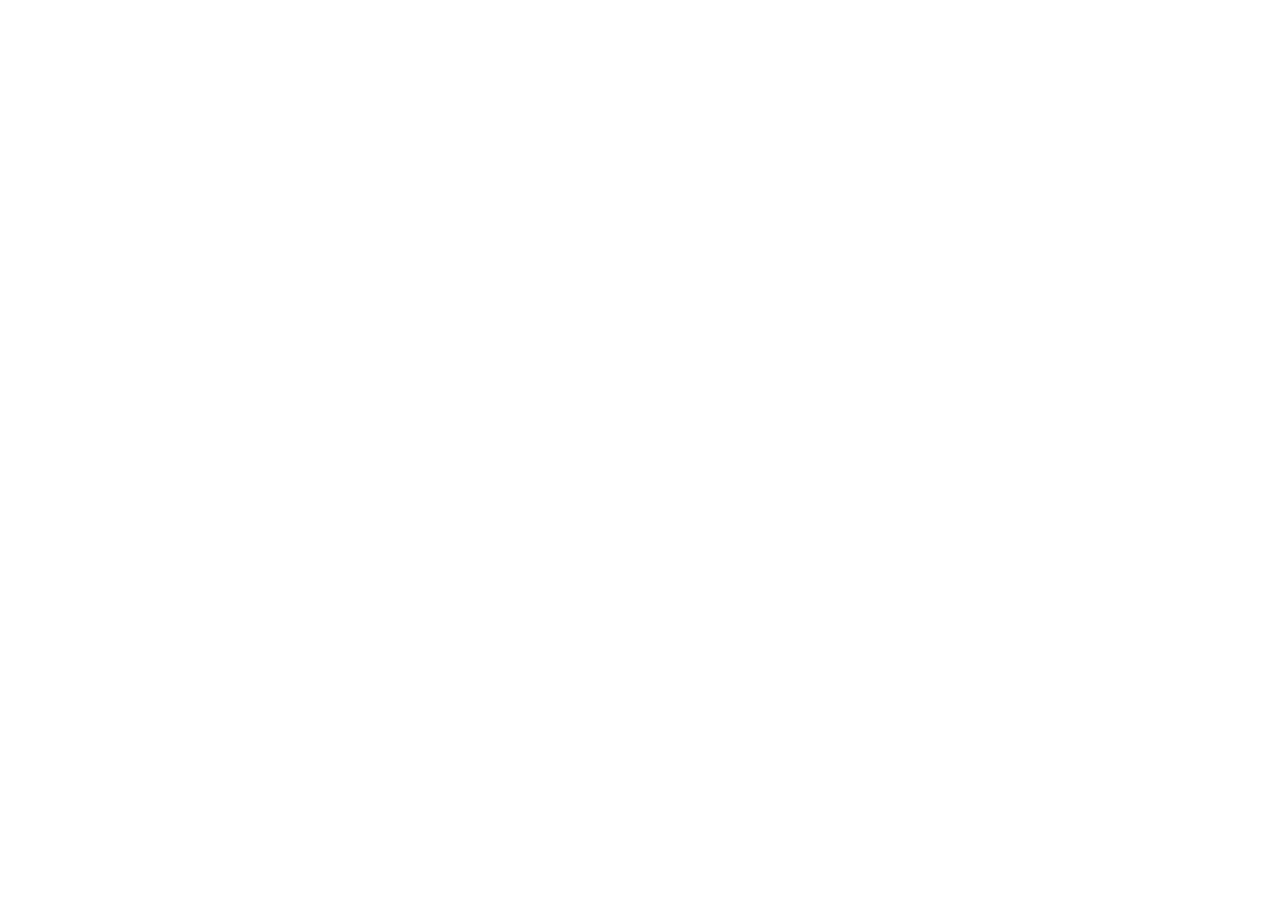
==== commit feefb002: "Fix DOCTYPE declaration in index.html" ====
--- a/index.html
+++ b/index.html
@@ -1,4 +1,4 @@
-!doctype html>
+<!DOCTYPE html>
 <html lang="en" dir="ltr" class="dark">
   <head>
     <meta charset="UTF-8" />
